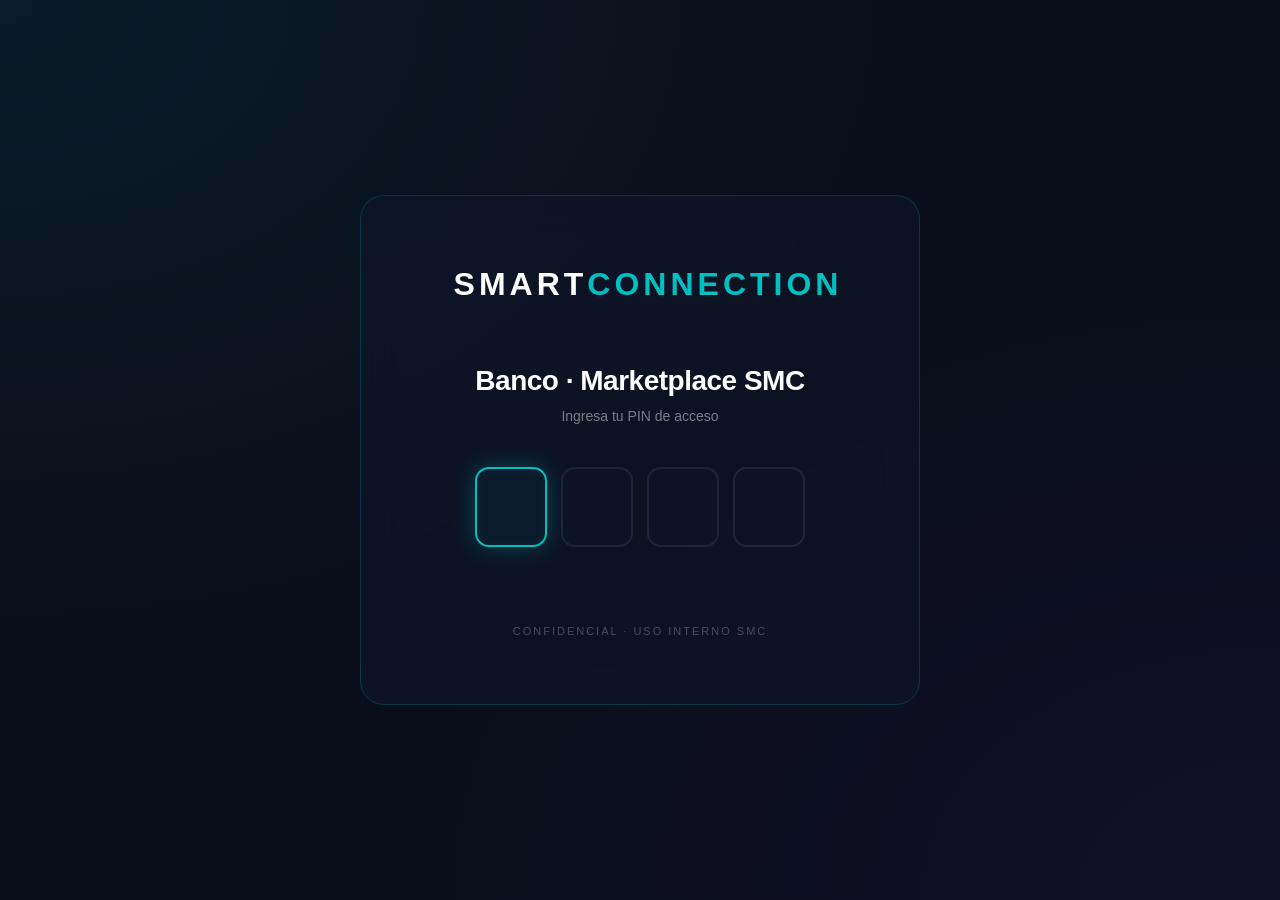
==== index.html @ 0495b5cf "feat: banco Antonella González v1.0 · postulación fondos públicos + centro estética · 13 docs en 4 b" ====
<!DOCTYPE html>
<html lang="es">
<head>
<meta charset="UTF-8">
<meta name="viewport" content="width=device-width, initial-scale=1.0">
<title>Banco Antonella González · Centro de Estética + Fondos Públicos</title>
<link rel="stylesheet" href="_styles.css">
<style>
  :root {
    --rose: #E8A5B8;
    --rose-deep: #C2728F;
    --rose-soft: #F9E5EC;
    --cream: #FAF3E7;
    --navy: #1B2F4E;
    --gold: #C49A3A;
    --sage: #6B9B7A;
    --coral: #D04A3A;
  }
  * { box-sizing: border-box; margin: 0; padding: 0; }
  body { font-family: -apple-system,BlinkMacSystemFont,'SF Pro Display','Helvetica Neue',sans-serif; background: var(--cream); color: var(--smc-text, #1d1d1f); -webkit-font-smoothing: antialiased; line-height: 1.5; }

  /* HERO */
  .hero {
    position: relative;
    padding: 100px 24px 80px;
    background:
      radial-gradient(ellipse at 15% 20%, rgba(232,165,184,.35), transparent 50%),
      radial-gradient(ellipse at 85% 30%, rgba(196,154,58,.18), transparent 55%),
      radial-gradient(ellipse at 50% 90%, rgba(107,155,122,.15), transparent 60%),
      linear-gradient(180deg, #fff 0%, var(--cream) 100%);
    overflow: hidden;
    text-align: center;
  }
  .hero::after {
    content: '';
    position: absolute;
    inset: 0;
    background-image: url("data:image/svg+xml,%3Csvg viewBox='0 0 200 200' xmlns='http://www.w3.org/2000/svg'%3E%3Cfilter id='n'%3E%3CfeTurbulence type='fractalNoise' baseFrequency='.85' numOctaves='2'/%3E%3C/filter%3E%3Crect width='100%25' height='100%25' filter='url(%23n)' opacity='.6'/%3E%3C/svg%3E");
    opacity: .04;
    pointer-events: none;
  }
  .hero-eyebrow {
    display: inline-block;
    font-size: 11px;
    font-weight: 800;
    letter-spacing: .22em;
    text-transform: uppercase;
    color: var(--rose-deep);
    margin-bottom: 18px;
    padding: 6px 16px;
    background: rgba(232,165,184,.15);
    border: 1px solid rgba(194,114,143,.25);
    border-radius: 99px;
    position: relative;
    z-index: 1;
  }
  .hero-eyebrow::before { content: '✦'; margin-right: 8px; color: var(--gold); }
  .hero h1 {
    font-size: clamp(40px, 8vw, 84px);
    font-weight: 800;
    line-height: .96;
    letter-spacing: -.04em;
    color: var(--navy);
    max-width: 960px;
    margin: 0 auto 24px;
    position: relative;
    z-index: 1;
  }
  .hero h1 em { color: var(--rose-deep); font-style: normal; }
  .hero h1 strong { color: var(--gold); font-weight: 800; }
  .hero p {
    font-size: 17px;
    color: #6e6e73;
    max-width: 680px;
    margin: 0 auto 36px;
    line-height: 1.65;
    position: relative;
    z-index: 1;
  }
  .hero-meta {
    display: inline-flex;
    gap: 24px;
    padding: 14px 28px;
    background: rgba(255,255,255,.85);
    backdrop-filter: blur(10px);
    border-radius: 99px;
    font-size: 12px;
    letter-spacing: .04em;
    border: 1px solid rgba(0,0,0,.06);
    box-shadow: 0 6px 24px rgba(0,0,0,.06);
    position: relative;
    z-index: 1;
    flex-wrap: wrap;
    justify-content: center;
  }
  .hero-meta strong { color: var(--navy); font-weight: 800; }
  .hero-meta span { color: #6e6e73; }

  /* KPI */
  .kpis {
    max-width: 1080px;
    margin: -32px auto 0;
    padding: 0 24px;
    display: grid;
    grid-template-columns: repeat(auto-fit, minmax(180px, 1fr));
    gap: 14px;
    position: relative;
    z-index: 10;
  }
  .kpi {
    background: #fff;
    border-radius: 16px;
    padding: 20px 22px;
    box-shadow: 0 6px 28px rgba(0,0,0,.06);
    border: 1px solid rgba(0,0,0,.04);
    transition: all .3s ease;
  }
  .kpi:hover { transform: translateY(-3px); box-shadow: 0 12px 36px rgba(0,0,0,.10); }
  .kpi .label { font: 700 10px var(--font); letter-spacing: .14em; color: #6e6e73; text-transform: uppercase; margin-bottom: 6px; display: block; }
  .kpi .num { font: 800 28px var(--font); color: var(--navy); letter-spacing: -.02em; line-height: 1; }
  .kpi .sub { font: 600 11.5px var(--font); color: #6e6e73; margin-top: 4px; display: block; }
  .kpi.accent .num { color: var(--rose-deep); }
  .kpi.gold .num { color: var(--gold); }
  .kpi.sage .num { color: var(--sage); }

  /* BLOCKS */
  .container { max-width: 1080px; margin: 0 auto; padding: 60px 24px; }
  .block-section { margin-bottom: 56px; }
  .block-header {
    display: flex;
    align-items: flex-end;
    justify-content: space-between;
    margin-bottom: 24px;
    padding-bottom: 14px;
    border-bottom: 1px solid rgba(0,0,0,.08);
    flex-wrap: wrap;
    gap: 14px;
  }
  .block-tag { font: 700 11px var(--font); letter-spacing: .14em; color: var(--rose-deep); text-transform: uppercase; }
  .block-title { font: 800 28px var(--font); color: var(--navy); letter-spacing: -.02em; margin-top: 4px; }
  .block-count { font: 700 11px var(--font); letter-spacing: .1em; color: #6e6e73; text-transform: uppercase; padding: 6px 14px; background: rgba(255,255,255,.6); border-radius: 99px; }

  /* DOC CARDS */
  .docs-grid { display: grid; grid-template-columns: repeat(auto-fill, minmax(260px, 1fr)); gap: 16px; }
  .doc-card {
    background: #fff;
    border: 1px solid rgba(0,0,0,.06);
    border-radius: 14px;
    padding: 22px;
    text-decoration: none;
    color: inherit;
    display: flex;
    flex-direction: column;
    gap: 10px;
    transition: all .25s cubic-bezier(.4,0,.2,1);
    position: relative;
    overflow: hidden;
  }
  .doc-card::before {
    content: '';
    position: absolute;
    top: 0; left: 0;
    width: 100%; height: 3px;
    background: var(--gold);
    transform: scaleX(0);
    transform-origin: left;
    transition: transform .3s ease;
  }
  .doc-card:hover { transform: translateY(-4px); box-shadow: 0 16px 40px rgba(0,0,0,.10); border-color: var(--gold); }
  .doc-card:hover::before { transform: scaleX(1); }
  .doc-card.b-context::before { background: var(--rose-deep); }
  .doc-card.b-context:hover { border-color: var(--rose-deep); box-shadow: 0 16px 40px rgba(194,114,143,.20); }
  .doc-card.b-model::before { background: var(--sage); }
  .doc-card.b-model:hover { border-color: var(--sage); }
  .doc-card.b-budget::before { background: var(--gold); }
  .doc-card.b-budget:hover { border-color: var(--gold); }
  .doc-card.b-plan::before { background: var(--navy); }
  .doc-card.b-plan:hover { border-color: var(--navy); }

  .doc-num { font: 700 10px 'JetBrains Mono', monospace; color: var(--rose-deep); letter-spacing: .12em; }
  .doc-title { font: 800 17px var(--font); color: var(--navy); letter-spacing: -.012em; line-height: 1.25; }
  .doc-desc { font: 400 12.5px var(--font); color: #6e6e73; line-height: 1.55; flex: 1; }
  .doc-meta { display: flex; gap: 6px; flex-wrap: wrap; margin-top: 4px; }
  .badge {
    font: 700 9px var(--font);
    letter-spacing: .12em;
    text-transform: uppercase;
    padding: 4px 9px;
    border-radius: 99px;
  }
  .badge-active { background: #d4ebe0; color: #2f7a3f; }
  .badge-pending { background: #fff4d6; color: #7a5a18; }
  .badge-decision { background: #ffe8e5; color: #a02a1a; }
  .badge-editable { background: rgba(196,154,58,.15); color: var(--gold); }

  /* FOOTER */
  .footer {
    margin-top: 60px;
    padding: 40px 24px 32px;
    text-align: center;
    background: var(--navy);
    color: rgba(255,255,255,.6);
    font-size: 12px;
  }
  .footer strong { color: var(--gold); font-weight: 700; }
  .footer a { color: rgba(255,255,255,.8); text-decoration: none; border-bottom: 1px solid rgba(255,255,255,.2); }
  .footer a:hover { color: var(--rose); }

  /* Highlight card simulador */
  .doc-card.featured {
    background: linear-gradient(135deg, rgba(232,165,184,.10), rgba(196,154,58,.06));
    border-color: rgba(196,154,58,.35);
  }
  .doc-card.featured::before { background: linear-gradient(90deg, var(--rose-deep), var(--gold)); }

  @media (max-width: 640px) {
    .hero { padding: 70px 16px 60px; }
    .container { padding: 40px 16px; }
    .block-title { font-size: 22px; }
  }
</style>
</head>
<body>

<section class="hero">
  <div class="hero-eyebrow">Banco de Documentos · v1.0</div>
  <h1>Banco <em>Antonella</em><br><strong>Centro Estética</strong> · Fondos Públicos</h1>
  <p>13 documentos editables que cubren la decisión DS19 vs Capital Abeja · el modelo de negocio en formato Sercotec · los cuadros presupuestarios · el simulador interactivo · el roadmap 30 días y el checklist de documentación.</p>
  <div class="hero-meta">
    <span><strong>Postulante</strong> · Antonella González</span>
    <span><strong>Asesor</strong> · Smart Connection</span>
    <span><strong>Mentora</strong> · Centro Estética Rommina</span>
    <span><strong>Generado</strong> · 2026-05-26</span>
  </div>
</section>

<div class="kpis">
  <div class="kpi accent">
    <span class="label">Subsidio Sercotec</span>
    <div class="num">$3.5 M</div>
    <span class="sub">No reembolsable</span>
  </div>
  <div class="kpi gold">
    <span class="label">Stack potencial Año 2</span>
    <div class="num">$20 M</div>
    <span class="sub">5 fondos combinados</span>
  </div>
  <div class="kpi sage">
    <span class="label">Facturación mes 6</span>
    <div class="num">$5.6 M</div>
    <span class="sub">Régimen estable</span>
  </div>
  <div class="kpi">
    <span class="label">Mujeres empleadas</span>
    <div class="num">2</div>
    <span class="sub">Anto + esteticista jr</span>
  </div>
</div>

<div class="container">

  <!-- BLOQUE 01 -->
  <div class="block-section">
    <div class="block-header">
      <div>
        <div class="block-tag">📦 Bloque 01</div>
        <h3 class="block-title">Contexto y decisiones</h3>
      </div>
      <div class="block-count">3 / 3 listos</div>
    </div>
    <div class="docs-grid">
      <a class="doc-card b-context" href="01-vision.html">
        <div class="doc-num">01 / 13</div>
        <div class="doc-title">Visión · Antonella + Centro Estética</div>
        <div class="doc-desc">Quién es Anto, qué quiere construir, por qué los fondos públicos son la palanca correcta.</div>
        <div class="doc-meta"><span class="badge badge-active">Activo</span><span class="badge badge-editable">4 págs</span></div>
      </a>
      <a class="doc-card b-context" href="02-tension-ds19.html">
        <div class="doc-num">02 / 13</div>
        <div class="doc-title">Tensión DS19 · 3 estrategias</div>
        <div class="doc-desc">DS19 vs Capital Abeja · matriz riesgo × payoff · cuál ruta tomar.</div>
        <div class="doc-meta"><span class="badge badge-decision">Decisión</span><span class="badge badge-editable">5 págs</span></div>
      </a>
      <a class="doc-card b-context" href="03-mapa-fondos.html">
        <div class="doc-num">03 / 13</div>
        <div class="doc-title">Mapa fondos compatibles</div>
        <div class="doc-desc">8 fondos públicos chilenos · heatmap monto × urgencia × compatibilidad DS19.</div>
        <div class="doc-meta"><span class="badge badge-active">Activo</span><span class="badge badge-editable">6 págs</span></div>
      </a>
    </div>
  </div>

  <!-- BLOQUE 02 -->
  <div class="block-section">
    <div class="block-header">
      <div>
        <div class="block-tag">📦 Bloque 02</div>
        <h3 class="block-title">Modelo de negocio · formato Sercotec</h3>
      </div>
      <div class="block-count">5 / 5 listos</div>
    </div>
    <div class="docs-grid">
      <a class="doc-card b-model" href="04-clientes.html">
        <div class="doc-num">04 / 13</div>
        <div class="doc-title">Clientes · 3 perfiles</div>
        <div class="doc-desc">Vecina barrio · joven profesional · novia/eventos · jobs to be done.</div>
        <div class="doc-meta"><span class="badge badge-pending">Validar</span><span class="badge badge-editable">4 págs</span></div>
      </a>
      <a class="doc-card b-model" href="05-oferta.html">
        <div class="doc-num">05 / 13</div>
        <div class="doc-title">Oferta · servicios + tienda</div>
        <div class="doc-desc">14 servicios cabina · 6 productos reventa · agenda online + value-prop canvas.</div>
        <div class="doc-meta"><span class="badge badge-pending">Precios sugeridos</span><span class="badge badge-editable">5 págs</span></div>
      </a>
      <a class="doc-card b-model" href="06-operacion.html">
        <div class="doc-num">06 / 13</div>
        <div class="doc-title">Operación · canales + recursos</div>
        <div class="doc-desc">Flujo diario · 3 canales adquisición · 4 recursos clave · 3 acciones semanales.</div>
        <div class="doc-meta"><span class="badge badge-active">Activo</span><span class="badge badge-editable">5 págs</span></div>
      </a>
      <a class="doc-card b-model" href="07-costos-alianzas.html">
        <div class="doc-num">07 / 13</div>
        <div class="doc-title">Costos + alianzas</div>
        <div class="doc-desc">Costos fijos $1.49 M + variables 28 % · 3 alianzas estratégicas (Rommina · SMC · escuela).</div>
        <div class="doc-meta"><span class="badge badge-active">Activo</span><span class="badge badge-editable">5 págs</span></div>
      </a>
      <a class="doc-card b-model" href="08-sustentabilidad.html">
        <div class="doc-num">08 / 13</div>
        <div class="doc-title">Sustentabilidad e impacto</div>
        <div class="doc-desc">6 ejes · empleo femenino · cero plástico desechable · 12 talleres gratuitos al año.</div>
        <div class="doc-meta"><span class="badge badge-active">Activo</span><span class="badge badge-editable">3 págs</span></div>
      </a>
    </div>
  </div>

  <!-- BLOQUE 03 -->
  <div class="block-section">
    <div class="block-header">
      <div>
        <div class="block-tag">📦 Bloque 03</div>
        <h3 class="block-title">Postulación Sercotec · editable</h3>
      </div>
      <div class="block-count">3 / 3 listos</div>
    </div>
    <div class="docs-grid">
      <a class="doc-card b-budget" href="09-cuadro-age.html">
        <div class="doc-num">09 / 13</div>
        <div class="doc-title">Cuadro AGE · $500 K subsidio</div>
        <div class="doc-desc">Asesoría · capacitación · marketing · formato oficial Sercotec.</div>
        <div class="doc-meta"><span class="badge badge-pending">Cotizaciones</span><span class="badge badge-editable">4 págs</span></div>
      </a>
      <a class="doc-card b-budget" href="10-cuadro-inversiones.html">
        <div class="doc-num">10 / 13</div>
        <div class="doc-title">Cuadro Inversiones · $3 M subsidio</div>
        <div class="doc-desc">Activos fijos · intangibles · habilitación · capital trabajo. Cofinanciamiento $90 K.</div>
        <div class="doc-meta"><span class="badge badge-pending">Cotizaciones</span><span class="badge badge-editable">6 págs</span></div>
      </a>
      <a class="doc-card b-budget featured" href="11-simulador.html">
        <div class="doc-num">11 / 13</div>
        <div class="doc-title">⭐ Simulador interactivo · estilo LEMPAR</div>
        <div class="doc-desc">Mové precios y montos en vivo · 4 paneles editables · proyección 12 meses + gráfico.</div>
        <div class="doc-meta"><span class="badge badge-editable">EDITABLE</span><span class="badge badge-active">Live</span></div>
      </a>
    </div>
  </div>

  <!-- BLOQUE 04 -->
  <div class="block-section">
    <div class="block-header">
      <div>
        <div class="block-tag">📦 Bloque 04</div>
        <h3 class="block-title">Plan y ejecución</h3>
      </div>
      <div class="block-count">2 / 2 listos</div>
    </div>
    <div class="docs-grid">
      <a class="doc-card b-plan" href="12-roadmap.html">
        <div class="doc-num">12 / 13</div>
        <div class="doc-title">Roadmap 30 días</div>
        <div class="doc-desc">Cronograma semana a semana · postulación + capacitación SENCE + setup digital.</div>
        <div class="doc-meta"><span class="badge badge-active">Activo</span><span class="badge badge-editable">5 págs</span></div>
      </a>
      <a class="doc-card b-plan" href="13-checklist.html">
        <div class="doc-num">13 / 13</div>
        <div class="doc-title">Checklist documentación</div>
        <div class="doc-desc">~20 documentos · 8 bloques · cronograma de captura · pro-tips Sercotec.</div>
        <div class="doc-meta"><span class="badge badge-pending">A reunir</span><span class="badge badge-editable">5 págs</span></div>
      </a>
    </div>
  </div>

</div>

<footer class="footer">
  <p><strong>Banco Antonella González</strong> · armado con SMC Diagram Kit v1.0 · generado <strong>2026-05-26</strong></p>
  <p style="margin-top: 8px;">Smart Connection SpA · <a href="https://smconnection.cl">smconnection.cl</a> · soporte digital · ecommerce · banco de diseño</p>
</footer>

<script src="auth.js"></script>
<script src="nav.js"></script>
</body>
</html>
---- _styles.css ----
/* ===========================================================
   Marketplace SMC · Blueprint · Estilos empresariales
   Branded SMC · print-ready · standalone
   =========================================================== */

:root {
  --smc-primary: #00C1C1;
  --smc-primary-dark: #008C8C;
  --smc-purple: #7C3AED;
  --smc-success: #22C55E;
  --smc-warning: #F59E0B;
  --smc-danger: #EF4444;
  --smc-info: #3B82F6;
  --smc-orange: #FB923C;
  --smc-pink: #F472B6;

  --ink-900: #0F172A;
  --ink-700: #334155;
  --ink-500: #64748B;
  --ink-400: #94A3B8;
  --ink-300: #CBD5E1;
  --ink-200: #E2E8F0;
  --ink-100: #F1F5F9;
  --ink-50:  #F8FAFC;
  --bg-cream: #FAFAF7;
}

* { box-sizing: border-box; }

html { scroll-behavior: smooth; }

body {
  margin: 0;
  font-family: 'Inter', -apple-system, BlinkMacSystemFont, 'Segoe UI', sans-serif;
  background: var(--bg-cream);
  color: var(--ink-900);
  line-height: 1.6;
  font-size: 15px;
}

/* ===== Layout ===== */
.doc {
  max-width: 920px;
  margin: 0 auto;
  background: white;
  box-shadow: 0 4px 24px rgba(0,0,0,0.06);
}

.page {
  padding: 64px 72px;
  border-bottom: 1px solid var(--ink-100);
  page-break-after: always;
}
.page:last-child { border-bottom: none; }

/* ===== Portada ===== */
.cover {
  min-height: 100vh;
  display: flex;
  flex-direction: column;
  justify-content: space-between;
  background: linear-gradient(135deg, #0F172A 0%, #1E293B 50%, #0F766E 100%);
  color: white;
  padding: 80px;
  position: relative;
  overflow: hidden;
}
.cover::before {
  content: '';
  position: absolute;
  top: -50%;
  right: -20%;
  width: 80%;
  height: 200%;
  background: radial-gradient(circle, rgba(0,193,193,0.15) 0%, transparent 60%);
  pointer-events: none;
}
.cover-header {
  display: flex;
  justify-content: space-between;
  align-items: center;
  font-size: 11px;
  letter-spacing: 2px;
  text-transform: uppercase;
  color: rgba(255,255,255,0.6);
  position: relative;
  z-index: 2;
}
.cover-brand {
  display: flex;
  align-items: center;
  gap: 12px;
  font-weight: 700;
  color: var(--smc-primary);
}
.cover-brand::before {
  content: '◆';
  font-size: 18px;
}
.cover-center {
  position: relative;
  z-index: 2;
}
.cover-doc-num {
  font-size: 12px;
  letter-spacing: 6px;
  color: var(--smc-primary);
  margin-bottom: 20px;
  font-weight: 600;
  text-transform: uppercase;
}
.cover-title {
  font-size: 72px;
  font-weight: 800;
  line-height: 1;
  margin: 0 0 16px;
  color: white;
  letter-spacing: -2px;
}
.cover-subtitle {
  font-size: 22px;
  font-weight: 300;
  color: rgba(255,255,255,0.85);
  margin-bottom: 48px;
  max-width: 600px;
}
.cover-meta {
  display: grid;
  grid-template-columns: repeat(4, 1fr);
  gap: 24px;
  padding-top: 32px;
  border-top: 1px solid rgba(255,255,255,0.15);
}
.cover-meta-item {
  font-size: 12px;
}
.cover-meta-label {
  color: rgba(255,255,255,0.5);
  text-transform: uppercase;
  letter-spacing: 1.5px;
  margin-bottom: 6px;
  font-size: 10px;
}
.cover-meta-value {
  color: white;
  font-weight: 600;
  font-size: 14px;
}
.cover-footer {
  position: relative;
  z-index: 2;
  display: flex;
  justify-content: space-between;
  align-items: end;
  font-size: 11px;
  color: rgba(255,255,255,0.5);
  letter-spacing: 1.5px;
  text-transform: uppercase;
}

/* ===== TOC ===== */
.toc-title {
  font-size: 11px;
  letter-spacing: 3px;
  text-transform: uppercase;
  color: var(--smc-primary);
  font-weight: 700;
  margin-bottom: 8px;
}
.toc h1 {
  font-size: 42px;
  margin: 0 0 48px;
  color: var(--ink-900);
}
.toc ol {
  list-style: none;
  padding: 0;
  margin: 0;
  counter-reset: toc;
}
.toc li {
  counter-increment: toc;
  display: flex;
  align-items: baseline;
  padding: 14px 0;
  border-bottom: 1px dashed var(--ink-200);
  gap: 16px;
}
.toc li::before {
  content: counter(toc, decimal-leading-zero);
  font-family: 'JetBrains Mono', 'SF Mono', Menlo, monospace;
  font-size: 13px;
  color: var(--smc-primary);
  font-weight: 700;
  min-width: 32px;
}
.toc li a {
  flex: 1;
  text-decoration: none;
  color: var(--ink-900);
  font-weight: 500;
  font-size: 16px;
}
.toc li a:hover { color: var(--smc-primary); }
.toc-pg {
  color: var(--ink-400);
  font-family: 'JetBrains Mono', 'SF Mono', Menlo, monospace;
  font-size: 12px;
}

/* ===== Headings ===== */
h1, h2, h3, h4 {
  color: var(--ink-900);
  line-height: 1.2;
  letter-spacing: -0.5px;
}
.page > h2:first-child { margin-top: 0; }

h2 {
  font-size: 32px;
  font-weight: 800;
  margin: 56px 0 24px;
  padding-bottom: 12px;
  border-bottom: 3px solid var(--smc-primary);
  display: flex;
  align-items: center;
  gap: 16px;
}
h2 .h2-num {
  font-family: 'JetBrains Mono', monospace;
  font-size: 16px;
  background: var(--smc-primary);
  color: white;
  padding: 4px 10px;
  border-radius: 6px;
  font-weight: 700;
}

h3 {
  font-size: 22px;
  font-weight: 700;
  margin: 40px 0 16px;
  color: var(--ink-900);
}
h3::before {
  content: '▸';
  color: var(--smc-primary);
  margin-right: 10px;
}

h4 {
  font-size: 16px;
  font-weight: 700;
  margin: 28px 0 12px;
  color: var(--smc-purple);
  text-transform: uppercase;
  letter-spacing: 1px;
}

p { margin: 12px 0 16px; color: var(--ink-700); }
strong { color: var(--ink-900); font-weight: 700; }

ul, ol { padding-left: 24px; margin: 16px 0; }
li { margin: 6px 0; color: var(--ink-700); }
li::marker { color: var(--smc-primary); }

a { color: var(--smc-primary); text-decoration: none; }
a:hover { text-decoration: underline; }

/* ===== Boxes destacados ===== */
.box {
  margin: 24px 0;
  padding: 20px 24px;
  border-radius: 12px;
  border-left: 4px solid;
  background: var(--ink-50);
}
.box-title {
  font-size: 11px;
  font-weight: 700;
  text-transform: uppercase;
  letter-spacing: 1.5px;
  margin-bottom: 10px;
  display: flex;
  align-items: center;
  gap: 8px;
}
.box-premise { border-color: var(--smc-primary); background: rgba(0,193,193,0.05); }
.box-premise .box-title { color: var(--smc-primary-dark); }

.box-decision { border-color: var(--smc-purple); background: rgba(124,58,237,0.05); }
.box-decision .box-title { color: var(--smc-purple); }

.box-anti { border-color: var(--smc-danger); background: rgba(239,68,68,0.05); }
.box-anti .box-title { color: var(--smc-danger); }

.box-info { border-color: var(--smc-info); background: rgba(59,130,246,0.05); }
.box-info .box-title { color: var(--smc-info); }

.box-warning { border-color: var(--smc-warning); background: rgba(245,158,11,0.07); }
.box-warning .box-title { color: var(--smc-warning); }

.box-success { border-color: var(--smc-success); background: rgba(34,197,94,0.05); }
.box-success .box-title { color: var(--smc-success); }

/* ===== Tablas ===== */
table {
  width: 100%;
  border-collapse: collapse;
  margin: 24px 0;
  background: white;
  border: 1px solid var(--ink-200);
  border-radius: 10px;
  overflow: hidden;
  font-size: 14px;
}
thead { background: var(--ink-900); }
thead th {
  color: white;
  text-align: left;
  padding: 14px 16px;
  font-weight: 600;
  font-size: 11px;
  text-transform: uppercase;
  letter-spacing: 1px;
}
tbody tr { border-top: 1px solid var(--ink-100); }
tbody tr:nth-child(even) { background: var(--ink-50); }
tbody td {
  padding: 12px 16px;
  vertical-align: top;
  color: var(--ink-700);
}
tbody td strong { color: var(--ink-900); }

/* ===== Badges ===== */
.badge {
  display: inline-block;
  padding: 3px 10px;
  border-radius: 100px;
  font-size: 11px;
  font-weight: 700;
  text-transform: uppercase;
  letter-spacing: 0.5px;
}
.badge-active { background: rgba(34,197,94,0.15); color: var(--smc-success); }
.badge-pending { background: rgba(245,158,11,0.15); color: var(--smc-warning); }
.badge-future { background: rgba(59,130,246,0.15); color: var(--smc-info); }
.badge-blocked { background: rgba(239,68,68,0.15); color: var(--smc-danger); }

/* ===== Quote ===== */
blockquote {
  margin: 28px 0;
  padding: 20px 28px;
  border-left: 4px solid var(--smc-primary);
  background: var(--ink-50);
  font-style: italic;
  color: var(--ink-700);
  font-size: 16px;
}

/* ===== Code blocks (procesos ASCII) ===== */
pre, .ascii {
  background: var(--ink-900);
  color: #94f0e0;
  padding: 20px 24px;
  border-radius: 10px;
  overflow-x: auto;
  font-family: 'JetBrains Mono', 'SF Mono', Menlo, monospace;
  font-size: 12px;
  line-height: 1.5;
  margin: 20px 0;
}
code:not(pre code) {
  background: var(--ink-100);
  color: var(--smc-purple);
  padding: 2px 8px;
  border-radius: 4px;
  font-family: 'JetBrains Mono', monospace;
  font-size: 0.88em;
  font-weight: 600;
}

/* ===== Infografía estilo timeline / flow ===== */
.flow-diagram {
  margin: 32px 0;
  padding: 32px;
  background: linear-gradient(135deg, var(--ink-50), white);
  border-radius: 16px;
  border: 1px solid var(--ink-200);
}
.flow-step {
  display: flex;
  align-items: center;
  gap: 16px;
  padding: 16px 20px;
  background: white;
  border-radius: 12px;
  margin-bottom: 12px;
  border-left: 4px solid var(--smc-primary);
  box-shadow: 0 2px 8px rgba(0,0,0,0.04);
}
.flow-step-num {
  width: 36px;
  height: 36px;
  border-radius: 50%;
  background: var(--smc-primary);
  color: white;
  display: flex;
  align-items: center;
  justify-content: center;
  font-weight: 700;
  flex-shrink: 0;
}
.flow-step-content { flex: 1; }
.flow-step-title { font-weight: 700; color: var(--ink-900); }
.flow-step-desc { font-size: 13px; color: var(--ink-500); margin-top: 4px; }

/* ===== KPI Cards ===== */
.kpi-grid {
  display: grid;
  grid-template-columns: repeat(auto-fill, minmax(200px, 1fr));
  gap: 16px;
  margin: 24px 0;
}
.kpi {
  padding: 20px;
  background: white;
  border: 1px solid var(--ink-200);
  border-radius: 12px;
  border-top: 4px solid var(--smc-primary);
}
.kpi-value {
  font-size: 28px;
  font-weight: 800;
  color: var(--ink-900);
}
.kpi-label {
  font-size: 11px;
  color: var(--ink-500);
  text-transform: uppercase;
  letter-spacing: 1px;
  margin-top: 6px;
}

/* ===== Footer cada página ===== */
.page-footer {
  margin-top: 48px;
  padding-top: 16px;
  border-top: 1px solid var(--ink-200);
  display: flex;
  justify-content: space-between;
  font-size: 10px;
  color: var(--ink-400);
  text-transform: uppercase;
  letter-spacing: 1.5px;
}

/* ===== Nav inter-documentos ===== */
.doc-nav {
  margin: 0;
  padding: 24px 32px;
  background: var(--ink-900);
  color: white;
  display: flex;
  justify-content: space-between;
  align-items: center;
  font-size: 13px;
}
.doc-nav a {
  color: var(--smc-primary);
  font-weight: 600;
  display: inline-flex;
  align-items: center;
  gap: 6px;
}
.doc-nav a:hover { color: white; }
.doc-nav .nav-center { color: rgba(255,255,255,0.6); font-size: 11px; letter-spacing: 2px; }

/* ===== Print / PDF ===== */
@media print {
  body { background: white; }
  .doc { box-shadow: none; max-width: 100%; }
  .page { padding: 32px 40px; page-break-after: always; }
  .cover { min-height: 100vh; page-break-after: always; }
  .doc-nav { display: none; }
  pre, .ascii { font-size: 10px; }
  h2, h3, h4 { page-break-after: avoid; }
  table, .box, .flow-diagram { page-break-inside: avoid; }
  a { color: var(--ink-900); text-decoration: none; }
}

/* ===== SVG diagramas ===== */
.svg-container {
  margin: 24px 0;
  padding: 24px;
  background: white;
  border: 1px solid var(--ink-200);
  border-radius: 12px;
  overflow-x: auto;
}
.svg-container svg { display: block; margin: 0 auto; max-width: 100%; height: auto; }
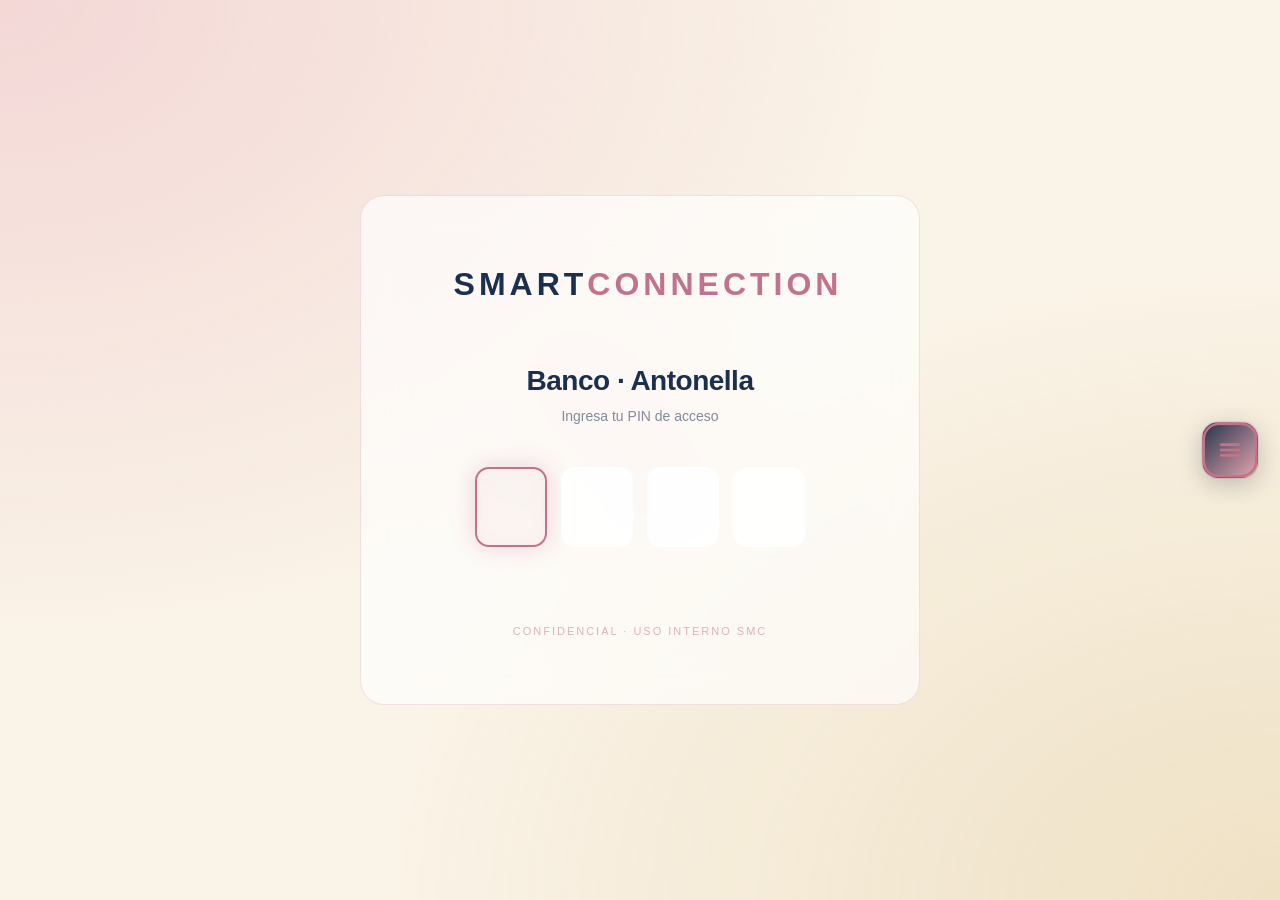
==== commit 50e71b68: "feat: paleta rosa cosmética + 15 efectos motion · Antonella signature · _styles.css full rebrand · n" ====
--- a/index.html
+++ b/index.html
@@ -5,6 +5,7 @@
 <meta name="viewport" content="width=device-width, initial-scale=1.0">
 <title>Banco Antonella González · Centro de Estética + Fondos Públicos</title>
 <link rel="stylesheet" href="_styles.css">
+<link rel="stylesheet" href="_motion.css">
 <style>
   :root {
     --rose: #E8A5B8;
@@ -398,5 +399,6 @@
 
 <script src="auth.js"></script>
 <script src="nav.js"></script>
+<script src="_motion.js"></script>
 </body>
 </html>
--- a/_styles.css
+++ b/_styles.css
@@ -1,66 +1,93 @@
 /* ===========================================================
-   Marketplace SMC · Blueprint · Estilos empresariales
-   Branded SMC · print-ready · standalone
+   Banco Antonella · Estilos cosmética rosa
+   Paleta: rose + navy + gold + cream
    =========================================================== */
 
 :root {
-  --smc-primary: #00C1C1;
-  --smc-primary-dark: #008C8C;
-  --smc-purple: #7C3AED;
-  --smc-success: #22C55E;
-  --smc-warning: #F59E0B;
-  --smc-danger: #EF4444;
-  --smc-info: #3B82F6;
-  --smc-orange: #FB923C;
-  --smc-pink: #F472B6;
-
-  --ink-900: #0F172A;
+  /* Paleta cosmética Antonella */
+  --rose-primary: #E8A5B8;
+  --rose-deep: #C2728F;
+  --rose-soft: #F9E5EC;
+  --rose-pale: #FDF4F7;
+  --coral-warm: #F4B5A4;
+  --peach-skin: #F5D5C0;
+  --cream: #FAF3E7;
+  --cream-deep: #F5EBD8;
+  --gold: #C49A3A;
+  --gold-soft: #D4B466;
+  --gold-pale: rgba(196,154,58,0.10);
+  --navy: #1B2F4E;
+  --navy-deep: #0F1F38;
+  --sage-mint: #B8D4C2;
+
+  /* Mapeo a tokens del kit */
+  --smc-primary: var(--rose-deep);
+  --smc-primary-dark: #A04F70;
+  --smc-purple: var(--rose-deep);
+  --smc-success: #6B9B7A;
+  --smc-warning: var(--gold);
+  --smc-danger: #D04A3A;
+  --smc-info: var(--rose-deep);
+  --smc-orange: var(--coral-warm);
+  --smc-pink: var(--rose-primary);
+
+  --ink-900: var(--navy);
   --ink-700: #334155;
-  --ink-500: #64748B;
+  --ink-500: #6e6e73;
   --ink-400: #94A3B8;
   --ink-300: #CBD5E1;
-  --ink-200: #E2E8F0;
-  --ink-100: #F1F5F9;
-  --ink-50:  #F8FAFC;
-  --bg-cream: #FAFAF7;
+  --ink-200: #E8DAE0;
+  --ink-100: #F5E8EE;
+  --ink-50:  #FDF6F9;
+  --bg-cream: var(--cream);
 }
 
 * { box-sizing: border-box; }
-
 html { scroll-behavior: smooth; }
 
 body {
   margin: 0;
-  font-family: 'Inter', -apple-system, BlinkMacSystemFont, 'Segoe UI', sans-serif;
-  background: var(--bg-cream);
-  color: var(--ink-900);
+  font-family: -apple-system, BlinkMacSystemFont, 'SF Pro Display', 'Inter', 'Segoe UI', sans-serif;
+  background:
+    radial-gradient(ellipse at 10% 0%, rgba(232,165,184,.18), transparent 50%),
+    radial-gradient(ellipse at 90% 100%, rgba(196,154,58,.10), transparent 55%),
+    linear-gradient(180deg, var(--rose-pale) 0%, var(--cream) 100%);
+  background-attachment: fixed;
+  color: var(--navy);
   line-height: 1.6;
   font-size: 15px;
-}
-
-/* ===== Layout ===== */
+  -webkit-font-smoothing: antialiased;
+}
+
+/* ===== Layout doc ===== */
 .doc {
   max-width: 920px;
   margin: 0 auto;
-  background: white;
-  box-shadow: 0 4px 24px rgba(0,0,0,0.06);
+  background: rgba(255, 252, 250, 0.85);
+  backdrop-filter: blur(12px);
+  box-shadow: 0 6px 32px rgba(194, 114, 143, 0.10), 0 2px 8px rgba(27, 47, 78, 0.05);
+  border-radius: 0;
 }
 
 .page {
   padding: 64px 72px;
-  border-bottom: 1px solid var(--ink-100);
+  border-bottom: 1px solid rgba(232, 165, 184, 0.20);
   page-break-after: always;
 }
 .page:last-child { border-bottom: none; }
 
-/* ===== Portada ===== */
+/* ===== Cover · portada de cada doc ===== */
 .cover {
   min-height: 100vh;
   display: flex;
   flex-direction: column;
   justify-content: space-between;
-  background: linear-gradient(135deg, #0F172A 0%, #1E293B 50%, #0F766E 100%);
-  color: white;
+  background:
+    radial-gradient(ellipse at 20% 30%, rgba(232,165,184,.55), transparent 55%),
+    radial-gradient(ellipse at 80% 70%, rgba(196,154,58,.30), transparent 55%),
+    radial-gradient(ellipse at 50% 100%, rgba(250, 213, 192, .45), transparent 60%),
+    linear-gradient(135deg, #FDF4F7 0%, var(--cream) 50%, var(--rose-soft) 100%);
+  color: var(--navy);
   padding: 80px;
   position: relative;
   overflow: hidden;
@@ -68,11 +95,9 @@
 .cover::before {
   content: '';
   position: absolute;
-  top: -50%;
-  right: -20%;
-  width: 80%;
-  height: 200%;
-  background: radial-gradient(circle, rgba(0,193,193,0.15) 0%, transparent 60%);
+  inset: 0;
+  background-image: url("data:image/svg+xml,%3Csvg viewBox='0 0 200 200' xmlns='http://www.w3.org/2000/svg'%3E%3Cfilter id='n'%3E%3CfeTurbulence type='fractalNoise' baseFrequency='.85' numOctaves='2'/%3E%3C/filter%3E%3Crect width='100%25' height='100%25' filter='url(%23n)' opacity='.6'/%3E%3C/svg%3E");
+  opacity: .035;
   pointer-events: none;
 }
 .cover-header {
@@ -82,7 +107,7 @@
   font-size: 11px;
   letter-spacing: 2px;
   text-transform: uppercase;
-  color: rgba(255,255,255,0.6);
+  color: rgba(27, 47, 78, 0.55);
   position: relative;
   z-index: 2;
 }
@@ -90,12 +115,13 @@
   display: flex;
   align-items: center;
   gap: 12px;
-  font-weight: 700;
-  color: var(--smc-primary);
+  font-weight: 800;
+  color: var(--rose-deep);
 }
 .cover-brand::before {
-  content: '◆';
-  font-size: 18px;
+  content: '✦';
+  font-size: 16px;
+  color: var(--gold);
 }
 .cover-center {
   position: relative;
@@ -104,9 +130,9 @@
 .cover-doc-num {
   font-size: 12px;
   letter-spacing: 6px;
-  color: var(--smc-primary);
+  color: var(--rose-deep);
   margin-bottom: 20px;
-  font-weight: 600;
+  font-weight: 700;
   text-transform: uppercase;
 }
 .cover-title {
@@ -114,36 +140,47 @@
   font-weight: 800;
   line-height: 1;
   margin: 0 0 16px;
-  color: white;
+  color: var(--navy);
   letter-spacing: -2px;
+  /* Motion #1 · shimmer rosa-coral en hover del title */
+}
+.cover-title:hover {
+  background: linear-gradient(110deg, var(--navy) 30%, var(--rose-deep) 50%, var(--navy) 70%);
+  background-size: 200% 100%;
+  -webkit-background-clip: text;
+  background-clip: text;
+  color: transparent;
+  animation: shimmer-rose 3.5s linear infinite;
 }
 .cover-subtitle {
   font-size: 22px;
-  font-weight: 300;
-  color: rgba(255,255,255,0.85);
+  font-weight: 400;
+  color: rgba(27, 47, 78, 0.70);
   margin-bottom: 48px;
   max-width: 600px;
+  line-height: 1.4;
 }
 .cover-meta {
   display: grid;
   grid-template-columns: repeat(4, 1fr);
   gap: 24px;
   padding-top: 32px;
-  border-top: 1px solid rgba(255,255,255,0.15);
+  border-top: 1px solid rgba(194, 114, 143, 0.30);
 }
 .cover-meta-item {
   font-size: 12px;
 }
 .cover-meta-label {
-  color: rgba(255,255,255,0.5);
+  color: var(--rose-deep);
   text-transform: uppercase;
   letter-spacing: 1.5px;
   margin-bottom: 6px;
   font-size: 10px;
+  font-weight: 700;
 }
 .cover-meta-value {
-  color: white;
-  font-weight: 600;
+  color: var(--navy);
+  font-weight: 700;
   font-size: 14px;
 }
 .cover-footer {
@@ -153,7 +190,7 @@
   justify-content: space-between;
   align-items: end;
   font-size: 11px;
-  color: rgba(255,255,255,0.5);
+  color: rgba(27, 47, 78, 0.50);
   letter-spacing: 1.5px;
   text-transform: uppercase;
 }
@@ -163,21 +200,16 @@
   font-size: 11px;
   letter-spacing: 3px;
   text-transform: uppercase;
-  color: var(--smc-primary);
+  color: var(--rose-deep);
   font-weight: 700;
   margin-bottom: 8px;
 }
 .toc h1 {
   font-size: 42px;
   margin: 0 0 48px;
-  color: var(--ink-900);
-}
-.toc ol {
-  list-style: none;
-  padding: 0;
-  margin: 0;
-  counter-reset: toc;
-}
+  color: var(--navy);
+}
+.toc ol { list-style: none; padding: 0; margin: 0; counter-reset: toc; }
 .toc li {
   counter-increment: toc;
   display: flex;
@@ -190,27 +222,27 @@
   content: counter(toc, decimal-leading-zero);
   font-family: 'JetBrains Mono', 'SF Mono', Menlo, monospace;
   font-size: 13px;
-  color: var(--smc-primary);
+  color: var(--rose-deep);
   font-weight: 700;
   min-width: 32px;
 }
 .toc li a {
   flex: 1;
   text-decoration: none;
-  color: var(--ink-900);
+  color: var(--navy);
   font-weight: 500;
   font-size: 16px;
 }
-.toc li a:hover { color: var(--smc-primary); }
+.toc li a:hover { color: var(--rose-deep); }
 .toc-pg {
   color: var(--ink-400);
-  font-family: 'JetBrains Mono', 'SF Mono', Menlo, monospace;
+  font-family: 'JetBrains Mono', monospace;
   font-size: 12px;
 }
 
 /* ===== Headings ===== */
 h1, h2, h3, h4 {
-  color: var(--ink-900);
+  color: var(--navy);
   line-height: 1.2;
   letter-spacing: -0.5px;
 }
@@ -221,15 +253,26 @@
   font-weight: 800;
   margin: 56px 0 24px;
   padding-bottom: 12px;
-  border-bottom: 3px solid var(--smc-primary);
+  border-bottom: 3px solid var(--rose-deep);
   display: flex;
   align-items: center;
   gap: 16px;
+  position: relative;
+}
+h2::after {
+  content: '';
+  position: absolute;
+  bottom: -3px;
+  left: 0;
+  width: 60px;
+  height: 3px;
+  background: var(--gold);
+  border-radius: 99px;
 }
 h2 .h2-num {
   font-family: 'JetBrains Mono', monospace;
   font-size: 16px;
-  background: var(--smc-primary);
+  background: linear-gradient(135deg, var(--rose-deep), var(--rose-primary));
   color: white;
   padding: 4px 10px;
   border-radius: 6px;
@@ -240,44 +283,55 @@
   font-size: 22px;
   font-weight: 700;
   margin: 40px 0 16px;
-  color: var(--ink-900);
+  color: var(--navy);
 }
 h3::before {
-  content: '▸';
-  color: var(--smc-primary);
+  content: '✦';
+  color: var(--rose-deep);
   margin-right: 10px;
 }
 
 h4 {
-  font-size: 16px;
+  font-size: 14px;
   font-weight: 700;
   margin: 28px 0 12px;
-  color: var(--smc-purple);
-  text-transform: uppercase;
-  letter-spacing: 1px;
-}
-
-p { margin: 12px 0 16px; color: var(--ink-700); }
-strong { color: var(--ink-900); font-weight: 700; }
+  color: var(--rose-deep);
+  text-transform: uppercase;
+  letter-spacing: 1.5px;
+}
+
+p { margin: 12px 0 16px; color: #4a4a52; }
+strong { color: var(--navy); font-weight: 700; }
 
 ul, ol { padding-left: 24px; margin: 16px 0; }
-li { margin: 6px 0; color: var(--ink-700); }
-li::marker { color: var(--smc-primary); }
-
-a { color: var(--smc-primary); text-decoration: none; }
-a:hover { text-decoration: underline; }
+li { margin: 6px 0; color: #4a4a52; }
+li::marker { color: var(--rose-deep); }
+
+a { color: var(--rose-deep); text-decoration: none; transition: color .2s; }
+a:hover { color: var(--gold); }
 
 /* ===== Boxes destacados ===== */
 .box {
   margin: 24px 0;
   padding: 20px 24px;
-  border-radius: 12px;
+  border-radius: 14px;
   border-left: 4px solid;
-  background: var(--ink-50);
+  background: rgba(255,255,255,0.6);
+  backdrop-filter: blur(8px);
+  position: relative;
+  overflow: hidden;
+}
+.box::before {
+  content: '';
+  position: absolute;
+  top: 0; right: 0;
+  width: 80px; height: 80px;
+  background: radial-gradient(circle at top right, rgba(232,165,184,.10), transparent 70%);
+  pointer-events: none;
 }
 .box-title {
   font-size: 11px;
-  font-weight: 700;
+  font-weight: 800;
   text-transform: uppercase;
   letter-spacing: 1.5px;
   margin-bottom: 10px;
@@ -285,23 +339,23 @@
   align-items: center;
   gap: 8px;
 }
-.box-premise { border-color: var(--smc-primary); background: rgba(0,193,193,0.05); }
-.box-premise .box-title { color: var(--smc-primary-dark); }
-
-.box-decision { border-color: var(--smc-purple); background: rgba(124,58,237,0.05); }
-.box-decision .box-title { color: var(--smc-purple); }
-
-.box-anti { border-color: var(--smc-danger); background: rgba(239,68,68,0.05); }
+.box-premise { border-color: var(--rose-deep); background: rgba(232, 165, 184, 0.10); }
+.box-premise .box-title { color: var(--rose-deep); }
+
+.box-decision { border-color: var(--gold); background: rgba(196, 154, 58, 0.10); }
+.box-decision .box-title { color: var(--gold); }
+
+.box-anti { border-color: var(--smc-danger); background: rgba(208, 74, 58, 0.07); }
 .box-anti .box-title { color: var(--smc-danger); }
 
-.box-info { border-color: var(--smc-info); background: rgba(59,130,246,0.05); }
-.box-info .box-title { color: var(--smc-info); }
-
-.box-warning { border-color: var(--smc-warning); background: rgba(245,158,11,0.07); }
-.box-warning .box-title { color: var(--smc-warning); }
-
-.box-success { border-color: var(--smc-success); background: rgba(34,197,94,0.05); }
-.box-success .box-title { color: var(--smc-success); }
+.box-info { border-color: var(--rose-primary); background: rgba(232, 165, 184, 0.10); }
+.box-info .box-title { color: var(--rose-deep); }
+
+.box-warning { border-color: var(--gold); background: rgba(245, 158, 11, 0.08); }
+.box-warning .box-title { color: #A0731A; }
+
+.box-success { border-color: #6B9B7A; background: rgba(184, 212, 194, 0.18); }
+.box-success .box-title { color: #4A7A5A; }
 
 /* ===== Tablas ===== */
 table {
@@ -309,29 +363,31 @@
   border-collapse: collapse;
   margin: 24px 0;
   background: white;
-  border: 1px solid var(--ink-200);
-  border-radius: 10px;
+  border: 1px solid rgba(232, 165, 184, 0.30);
+  border-radius: 12px;
   overflow: hidden;
   font-size: 14px;
-}
-thead { background: var(--ink-900); }
+  box-shadow: 0 2px 12px rgba(194, 114, 143, 0.06);
+}
+thead { background: linear-gradient(135deg, var(--navy), var(--navy-deep)); }
 thead th {
   color: white;
   text-align: left;
   padding: 14px 16px;
-  font-weight: 600;
+  font-weight: 700;
   font-size: 11px;
   text-transform: uppercase;
   letter-spacing: 1px;
 }
-tbody tr { border-top: 1px solid var(--ink-100); }
-tbody tr:nth-child(even) { background: var(--ink-50); }
+tbody tr { border-top: 1px solid rgba(232, 165, 184, 0.20); transition: background .2s; }
+tbody tr:nth-child(even) { background: rgba(253, 244, 247, 0.5); }
+tbody tr:hover { background: rgba(232, 165, 184, 0.12); }
 tbody td {
   padding: 12px 16px;
   vertical-align: top;
-  color: var(--ink-700);
-}
-tbody td strong { color: var(--ink-900); }
+  color: #4a4a52;
+}
+tbody td strong { color: var(--navy); }
 
 /* ===== Badges ===== */
 .badge {
@@ -343,28 +399,29 @@
   text-transform: uppercase;
   letter-spacing: 0.5px;
 }
-.badge-active { background: rgba(34,197,94,0.15); color: var(--smc-success); }
-.badge-pending { background: rgba(245,158,11,0.15); color: var(--smc-warning); }
-.badge-future { background: rgba(59,130,246,0.15); color: var(--smc-info); }
-.badge-blocked { background: rgba(239,68,68,0.15); color: var(--smc-danger); }
+.badge-active { background: rgba(107, 155, 122, 0.15); color: #4A7A5A; }
+.badge-pending { background: rgba(196, 154, 58, 0.18); color: var(--gold); }
+.badge-future { background: rgba(232, 165, 184, 0.20); color: var(--rose-deep); }
+.badge-blocked { background: rgba(208, 74, 58, 0.15); color: var(--smc-danger); }
 
 /* ===== Quote ===== */
 blockquote {
   margin: 28px 0;
   padding: 20px 28px;
-  border-left: 4px solid var(--smc-primary);
-  background: var(--ink-50);
+  border-left: 4px solid var(--rose-deep);
+  background: rgba(253, 244, 247, 0.7);
   font-style: italic;
-  color: var(--ink-700);
+  color: #4a4a52;
   font-size: 16px;
-}
-
-/* ===== Code blocks (procesos ASCII) ===== */
+  border-radius: 10px;
+}
+
+/* ===== Code blocks ===== */
 pre, .ascii {
-  background: var(--ink-900);
-  color: #94f0e0;
+  background: var(--navy-deep);
+  color: var(--rose-primary);
   padding: 20px 24px;
-  border-radius: 10px;
+  border-radius: 12px;
   overflow-x: auto;
   font-family: 'JetBrains Mono', 'SF Mono', Menlo, monospace;
   font-size: 12px;
@@ -372,8 +429,8 @@
   margin: 20px 0;
 }
 code:not(pre code) {
-  background: var(--ink-100);
-  color: var(--smc-purple);
+  background: var(--rose-soft);
+  color: var(--rose-deep);
   padding: 2px 8px;
   border-radius: 4px;
   font-family: 'JetBrains Mono', monospace;
@@ -381,13 +438,13 @@
   font-weight: 600;
 }
 
-/* ===== Infografía estilo timeline / flow ===== */
+/* ===== Flow / KPI ===== */
 .flow-diagram {
   margin: 32px 0;
   padding: 32px;
-  background: linear-gradient(135deg, var(--ink-50), white);
+  background: linear-gradient(135deg, var(--rose-pale), white);
   border-radius: 16px;
-  border: 1px solid var(--ink-200);
+  border: 1px solid rgba(232, 165, 184, 0.25);
 }
 .flow-step {
   display: flex;
@@ -397,14 +454,13 @@
   background: white;
   border-radius: 12px;
   margin-bottom: 12px;
-  border-left: 4px solid var(--smc-primary);
-  box-shadow: 0 2px 8px rgba(0,0,0,0.04);
+  border-left: 4px solid var(--rose-deep);
+  box-shadow: 0 2px 8px rgba(194, 114, 143, 0.08);
 }
 .flow-step-num {
-  width: 36px;
-  height: 36px;
+  width: 36px; height: 36px;
   border-radius: 50%;
-  background: var(--smc-primary);
+  background: linear-gradient(135deg, var(--rose-deep), var(--rose-primary));
   color: white;
   display: flex;
   align-items: center;
@@ -413,10 +469,9 @@
   flex-shrink: 0;
 }
 .flow-step-content { flex: 1; }
-.flow-step-title { font-weight: 700; color: var(--ink-900); }
+.flow-step-title { font-weight: 700; color: var(--navy); }
 .flow-step-desc { font-size: 13px; color: var(--ink-500); margin-top: 4px; }
 
-/* ===== KPI Cards ===== */
 .kpi-grid {
   display: grid;
   grid-template-columns: repeat(auto-fill, minmax(200px, 1fr));
@@ -426,14 +481,14 @@
 .kpi {
   padding: 20px;
   background: white;
-  border: 1px solid var(--ink-200);
-  border-radius: 12px;
-  border-top: 4px solid var(--smc-primary);
+  border: 1px solid rgba(232, 165, 184, 0.25);
+  border-radius: 14px;
+  border-top: 4px solid var(--rose-deep);
 }
 .kpi-value {
   font-size: 28px;
   font-weight: 800;
-  color: var(--ink-900);
+  color: var(--navy);
 }
 .kpi-label {
   font-size: 11px;
@@ -443,11 +498,11 @@
   margin-top: 6px;
 }
 
-/* ===== Footer cada página ===== */
+/* ===== Page footer ===== */
 .page-footer {
   margin-top: 48px;
   padding-top: 16px;
-  border-top: 1px solid var(--ink-200);
+  border-top: 1px solid rgba(232, 165, 184, 0.30);
   display: flex;
   justify-content: space-between;
   font-size: 10px;
@@ -456,11 +511,11 @@
   letter-spacing: 1.5px;
 }
 
-/* ===== Nav inter-documentos ===== */
+/* ===== Doc nav inferior ===== */
 .doc-nav {
   margin: 0;
   padding: 24px 32px;
-  background: var(--ink-900);
+  background: linear-gradient(135deg, var(--navy), var(--navy-deep));
   color: white;
   display: flex;
   justify-content: space-between;
@@ -468,13 +523,14 @@
   font-size: 13px;
 }
 .doc-nav a {
-  color: var(--smc-primary);
-  font-weight: 600;
+  color: var(--rose-primary);
+  font-weight: 700;
   display: inline-flex;
   align-items: center;
   gap: 6px;
-}
-.doc-nav a:hover { color: white; }
+  transition: color .25s;
+}
+.doc-nav a:hover { color: var(--gold); }
 .doc-nav .nav-center { color: rgba(255,255,255,0.6); font-size: 11px; letter-spacing: 2px; }
 
 /* ===== Print / PDF ===== */
@@ -487,7 +543,7 @@
   pre, .ascii { font-size: 10px; }
   h2, h3, h4 { page-break-after: avoid; }
   table, .box, .flow-diagram { page-break-inside: avoid; }
-  a { color: var(--ink-900); text-decoration: none; }
+  a { color: var(--navy); text-decoration: none; }
 }
 
 /* ===== SVG diagramas ===== */
@@ -495,8 +551,14 @@
   margin: 24px 0;
   padding: 24px;
   background: white;
-  border: 1px solid var(--ink-200);
-  border-radius: 12px;
+  border: 1px solid rgba(232, 165, 184, 0.25);
+  border-radius: 14px;
   overflow-x: auto;
 }
 .svg-container svg { display: block; margin: 0 auto; max-width: 100%; height: auto; }
+
+/* ===== Shimmer keyframe (motion #1) ===== */
+@keyframes shimmer-rose {
+  0% { background-position: 200% 0; }
+  100% { background-position: -200% 0; }
+}
--- a/_motion.css
+++ b/_motion.css
@@ -0,0 +1,284 @@
+/* ============================================================
+   Banco Antonella · Motion Signature · 15 efectos cosmética rosa
+   Mobile-first · respeta prefers-reduced-motion
+   ============================================================ */
+
+/* ─── 1 · GRADIENT SHIMMER ROSA-CORAL en hero title ─── */
+.hero h1 {
+  background: linear-gradient(110deg, var(--navy, #1B2F4E) 30%, #C2728F 50%, var(--navy, #1B2F4E) 70%);
+  background-size: 250% 100%;
+  -webkit-background-clip: text;
+  background-clip: text;
+  color: transparent;
+  animation: anto-shimmer 5s linear infinite;
+}
+.hero h1 em { color: #C2728F !important; -webkit-text-fill-color: #C2728F; }
+.hero h1 strong { color: #C49A3A !important; -webkit-text-fill-color: #C49A3A; }
+@keyframes anto-shimmer {
+  0% { background-position: 250% 0; }
+  100% { background-position: -250% 0; }
+}
+
+/* ─── 2 · MESH GRADIENT DRIFT en hero (blobs rotando lento) ─── */
+.hero::before {
+  content: '';
+  position: absolute !important;
+  inset: -10% !important;
+  z-index: 0 !important;
+  pointer-events: none;
+  background:
+    radial-gradient(ellipse 50% 40% at 20% 25%, rgba(232,165,184,.45), transparent 60%),
+    radial-gradient(ellipse 45% 35% at 80% 35%, rgba(244,181,164,.35), transparent 65%),
+    radial-gradient(ellipse 60% 50% at 50% 90%, rgba(196,154,58,.20), transparent 70%);
+  filter: blur(50px);
+  animation: anto-mesh 18s ease-in-out infinite alternate;
+}
+@keyframes anto-mesh {
+  0%   { transform: translate(0,0) scale(1) rotate(0deg); }
+  50%  { transform: translate(-30px, 20px) scale(1.1) rotate(8deg); }
+  100% { transform: translate(20px, -15px) scale(1.05) rotate(-5deg); }
+}
+
+/* ─── 3 · PETAL FLOAT · pétalos rosados cayendo ─── */
+.anto-petals {
+  position: fixed;
+  inset: 0;
+  pointer-events: none;
+  z-index: 1;
+  overflow: hidden;
+}
+.anto-petals i {
+  position: absolute;
+  width: 14px; height: 14px;
+  background: radial-gradient(circle at 30% 30%, #F9E5EC, #E8A5B8);
+  border-radius: 60% 40% 70% 30% / 50% 60% 40% 50%;
+  opacity: .55;
+  animation: anto-fall linear infinite;
+}
+.anto-petals i:nth-child(1)  { left: 5%;  animation-duration: 18s; animation-delay: 0s;   transform: rotate(15deg); }
+.anto-petals i:nth-child(2)  { left: 18%; animation-duration: 22s; animation-delay: 4s;   transform: rotate(60deg); }
+.anto-petals i:nth-child(3)  { left: 32%; animation-duration: 25s; animation-delay: 9s;   transform: rotate(110deg); }
+.anto-petals i:nth-child(4)  { left: 48%; animation-duration: 19s; animation-delay: 2s;   transform: rotate(45deg); }
+.anto-petals i:nth-child(5)  { left: 62%; animation-duration: 23s; animation-delay: 7s;   transform: rotate(140deg); }
+.anto-petals i:nth-child(6)  { left: 75%; animation-duration: 21s; animation-delay: 12s;  transform: rotate(80deg); }
+.anto-petals i:nth-child(7)  { left: 88%; animation-duration: 27s; animation-delay: 5s;   transform: rotate(170deg); }
+.anto-petals i:nth-child(8)  { left: 95%; animation-duration: 20s; animation-delay: 14s;  transform: rotate(30deg); }
+.anto-petals i:nth-child(9)  { left: 10%; animation-duration: 26s; animation-delay: 16s;  transform: rotate(95deg); }
+.anto-petals i:nth-child(10) { left: 55%; animation-duration: 24s; animation-delay: 11s;  transform: rotate(120deg); }
+@keyframes anto-fall {
+  0%   { top: -10vh; opacity: 0; transform: translateX(0) rotate(0deg); }
+  10%  { opacity: .55; }
+  90%  { opacity: .35; }
+  100% { top: 110vh; transform: translateX(40px) rotate(540deg); opacity: 0; }
+}
+
+/* ─── 4 · HEARTBEAT KPI ─── */
+.kpi, .doc-card { animation: anto-heartbeat 3.5s ease-in-out infinite; }
+.kpi:nth-child(2), .doc-card:nth-child(2) { animation-delay: 0.4s; }
+.kpi:nth-child(3), .doc-card:nth-child(3) { animation-delay: 0.8s; }
+.kpi:nth-child(4), .doc-card:nth-child(4) { animation-delay: 1.2s; }
+@keyframes anto-heartbeat {
+  0%, 90%, 100% { transform: scale(1); }
+  45%, 50% { transform: scale(1.018); }
+}
+
+/* ─── 5 · GLOW HALO en hover cards ─── */
+.doc-card { transition: transform .35s cubic-bezier(.4,0,.2,1), box-shadow .35s, border-color .35s; }
+.doc-card:hover {
+  animation-play-state: paused;
+  transform: translateY(-6px) !important;
+  box-shadow: 0 20px 50px rgba(194,114,143,.30), 0 0 50px rgba(232,165,184,.25) !important;
+  border-color: #C2728F !important;
+}
+
+/* ─── 6 · LIPSTICK UNDERLINE reveal en títulos bloque ─── */
+.block-title { position: relative; }
+.block-title::after {
+  content: '';
+  position: absolute;
+  left: 0; bottom: -8px;
+  width: 60px; height: 3px;
+  background: linear-gradient(90deg, #C2728F, #E8A5B8 50%, #C49A3A);
+  border-radius: 99px;
+  transform: scaleX(0);
+  transform-origin: left;
+  animation: anto-underline 1.2s cubic-bezier(.4,0,.2,1) forwards;
+}
+.block-section:nth-child(2) .block-title::after { animation-delay: .15s; }
+.block-section:nth-child(3) .block-title::after { animation-delay: .30s; }
+.block-section:nth-child(4) .block-title::after { animation-delay: .45s; }
+@keyframes anto-underline {
+  to { transform: scaleX(1); }
+}
+
+/* ─── 7 · LIQUID BLOB MORPH en footer ─── */
+.footer { position: relative; overflow: hidden; }
+.footer::before {
+  content: '';
+  position: absolute;
+  top: -40px; right: -60px;
+  width: 200px; height: 200px;
+  background: radial-gradient(circle at 30% 30%, rgba(232,165,184,.35), rgba(196,154,58,.15));
+  filter: blur(20px);
+  animation: anto-blob 12s ease-in-out infinite;
+  pointer-events: none;
+}
+@keyframes anto-blob {
+  0%, 100% { border-radius: 50% 60% 70% 40% / 60% 40% 60% 50%; transform: rotate(0deg) scale(1); }
+  33%      { border-radius: 70% 30% 50% 50% / 40% 60% 40% 60%; transform: rotate(60deg) scale(1.1); }
+  66%      { border-radius: 40% 60% 60% 40% / 70% 30% 70% 30%; transform: rotate(120deg) scale(.95); }
+}
+
+/* ─── 8 · SPOTLIGHT rosa cursor (desktop) ─── */
+@media (hover: hover) and (pointer: fine) {
+  body { position: relative; }
+  body::before {
+    content: '';
+    position: fixed;
+    inset: 0;
+    pointer-events: none;
+    z-index: 9999;
+    background: radial-gradient(circle 250px at var(--mouse-x, 50%) var(--mouse-y, 50%), rgba(232,165,184,.10), transparent 60%);
+    transition: background .15s ease-out;
+    mix-blend-mode: multiply;
+  }
+}
+
+/* ─── 9 · POWDER BURST click ─── */
+.anto-burst {
+  position: fixed;
+  pointer-events: none;
+  width: 8px; height: 8px;
+  border-radius: 50%;
+  background: radial-gradient(circle, #F9E5EC, #E8A5B8);
+  animation: anto-puff 700ms ease-out forwards;
+  z-index: 99999;
+}
+@keyframes anto-puff {
+  0%   { transform: scale(0) translate(0,0); opacity: 1; }
+  100% { transform: scale(2) translate(var(--dx,0), var(--dy,0)); opacity: 0; }
+}
+
+/* ─── 10 · SVG stroke draw íconos ─── */
+.hero-eyebrow::before {
+  display: inline-block;
+  animation: anto-spin 8s linear infinite;
+}
+@keyframes anto-spin {
+  to { transform: rotate(360deg); }
+}
+
+/* ─── 11 · TILT 3D parallax suave (desktop) ─── */
+@media (hover: hover) and (pointer: fine) {
+  .doc-card {
+    transform-style: preserve-3d;
+    perspective: 1000px;
+  }
+  .doc-card:hover {
+    transform: translateY(-6px) rotateX(2deg) rotateY(-2deg) !important;
+  }
+}
+
+/* ─── 12 · AURORA ROSA BOREAL behind hero ─── */
+.hero::after {
+  content: '';
+  position: absolute !important;
+  inset: 0 !important;
+  z-index: 0 !important;
+  pointer-events: none !important;
+  background: conic-gradient(from 0deg at 50% 50%,
+    rgba(232,165,184,.15),
+    rgba(244,181,164,.12),
+    rgba(196,154,58,.10),
+    rgba(184,212,194,.08),
+    rgba(232,165,184,.15));
+  animation: anto-aurora 60s linear infinite;
+  filter: blur(60px);
+  opacity: .7;
+}
+@keyframes anto-aurora {
+  to { transform: rotate(360deg); }
+}
+
+/* ─── 13 · FLOATING SPARKLES ✦ ─── */
+.anto-sparkles {
+  position: fixed;
+  inset: 0;
+  pointer-events: none;
+  z-index: 2;
+  overflow: hidden;
+}
+.anto-sparkles span {
+  position: absolute;
+  width: 3px; height: 3px;
+  background: #fff;
+  border-radius: 50%;
+  box-shadow:
+    0 0 4px 1px rgba(232,165,184,.9),
+    0 0 8px 2px rgba(196,154,58,.4);
+  animation: anto-twinkle 4s ease-in-out infinite;
+}
+.anto-sparkles span:nth-child(1)  { top: 12%; left:  8%; animation-delay: 0s; }
+.anto-sparkles span:nth-child(2)  { top: 25%; left: 88%; animation-delay: 1.2s; }
+.anto-sparkles span:nth-child(3)  { top: 45%; left: 15%; animation-delay: 2.4s; }
+.anto-sparkles span:nth-child(4)  { top: 60%; left: 75%; animation-delay: .6s; }
+.anto-sparkles span:nth-child(5)  { top: 75%; left: 30%; animation-delay: 1.8s; }
+.anto-sparkles span:nth-child(6)  { top: 18%; left: 55%; animation-delay: 3s; }
+.anto-sparkles span:nth-child(7)  { top: 88%; left: 62%; animation-delay: .9s; }
+.anto-sparkles span:nth-child(8)  { top: 35%; left: 95%; animation-delay: 2.1s; }
+.anto-sparkles span:nth-child(9)  { top: 50%; left:  3%; animation-delay: 3.3s; }
+.anto-sparkles span:nth-child(10) { top: 8%; left: 70%; animation-delay: 1.5s; }
+@keyframes anto-twinkle {
+  0%, 100% { opacity: 0; transform: scale(0.5); }
+  50%      { opacity: 1; transform: scale(1.2); }
+}
+
+/* ─── 14 · RIBBON WAVE UNDERLINE en hero subtitle ─── */
+.hero-eyebrow {
+  position: relative;
+  overflow: visible;
+}
+.hero-eyebrow::after {
+  content: '';
+  position: absolute;
+  left: -10px; right: -10px;
+  bottom: -6px;
+  height: 4px;
+  background: url("data:image/svg+xml,%3Csvg xmlns='http://www.w3.org/2000/svg' viewBox='0 0 40 4' preserveAspectRatio='none'%3E%3Cpath d='M0 2 Q 10 0 20 2 T 40 2' fill='none' stroke='%23C2728F' stroke-width='1.5'/%3E%3C/svg%3E") repeat-x;
+  background-size: 40px 4px;
+  opacity: 0;
+  animation: anto-ribbon 2s ease-out .6s forwards;
+}
+@keyframes anto-ribbon {
+  to { opacity: .7; }
+}
+
+/* ─── 15 · HAMBURGER MORPH ROSA (override del kit) ─── */
+#smc-nav-trigger, .smc-nav-trigger, [class*="nav-trigger"] {
+  background: linear-gradient(135deg, #E8A5B8, #C2728F) !important;
+  border: 2px solid #C2728F !important;
+  box-shadow: 0 6px 20px rgba(194,114,143,.35), 0 0 0 0 rgba(232,165,184,.4) !important;
+  animation: anto-hamburger-pulse 2.5s ease-in-out infinite;
+  transition: transform .35s cubic-bezier(.4,0,.2,1), box-shadow .35s !important;
+}
+#smc-nav-trigger:hover, .smc-nav-trigger:hover, [class*="nav-trigger"]:hover {
+  transform: scale(1.1) rotate(8deg) !important;
+  box-shadow: 0 10px 30px rgba(194,114,143,.50), 0 0 0 8px rgba(232,165,184,.20) !important;
+}
+#smc-nav-trigger span, .smc-nav-trigger span, [class*="nav-trigger"] span {
+  background: #fff !important;
+}
+@keyframes anto-hamburger-pulse {
+  0%, 100% { box-shadow: 0 6px 20px rgba(194,114,143,.35), 0 0 0 0 rgba(232,165,184,.4); }
+  50%      { box-shadow: 0 6px 20px rgba(194,114,143,.45), 0 0 0 12px rgba(232,165,184,0); }
+}
+
+/* ============ Respect prefers-reduced-motion ============ */
+@media (prefers-reduced-motion: reduce) {
+  *, *::before, *::after {
+    animation-duration: 0.01ms !important;
+    animation-iteration-count: 1 !important;
+    transition-duration: 0.01ms !important;
+  }
+  .anto-petals, .anto-sparkles, body::before { display: none; }
+}
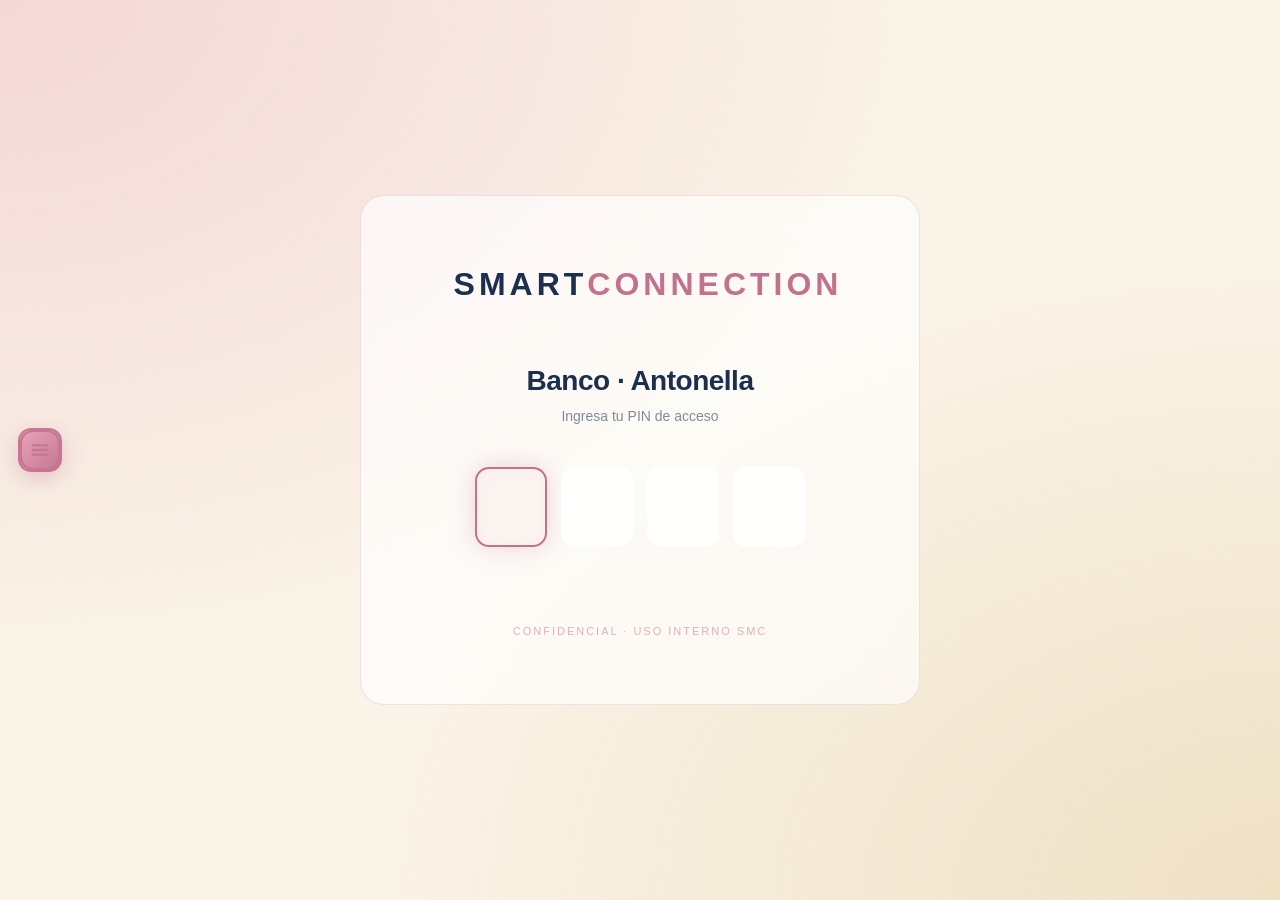
==== commit e1c68c34: "feat: hamburger izquierda + botón derecho simulador estilo LEMPAR · nav.js: toggle reubicado a la iz" ====
--- a/index.html
+++ b/index.html
@@ -3,7 +3,7 @@
 <head>
 <meta charset="UTF-8">
 <meta name="viewport" content="width=device-width, initial-scale=1.0">
-<title>Banco Antonella González · Centro de Estética + Fondos Públicos</title>
+<title>Antonella · Centro Estética + Fondos Públicos</title>
 <link rel="stylesheet" href="_styles.css">
 <link rel="stylesheet" href="_motion.css">
 <style>
@@ -225,7 +225,7 @@
 
 <section class="hero">
   <div class="hero-eyebrow">Banco de Documentos · v1.0</div>
-  <h1>Banco <em>Antonella</em><br><strong>Centro Estética</strong> · Fondos Públicos</h1>
+  <h1><em>Antonella</em><br><strong>Centro Estética</strong> · Fondos Públicos</h1>
   <p>13 documentos editables que cubren la decisión DS19 vs Capital Abeja · el modelo de negocio en formato Sercotec · los cuadros presupuestarios · el simulador interactivo · el roadmap 30 días y el checklist de documentación.</p>
   <div class="hero-meta">
     <span><strong>Postulante</strong> · Antonella González</span>
@@ -400,5 +400,6 @@
 <script src="auth.js"></script>
 <script src="nav.js"></script>
 <script src="_motion.js"></script>
+<script src="_sim-drawer.js"></script>
 </body>
 </html>
--- a/_motion.css
+++ b/_motion.css
@@ -129,20 +129,7 @@
   66%      { border-radius: 40% 60% 60% 40% / 70% 30% 70% 30%; transform: rotate(120deg) scale(.95); }
 }
 
-/* ─── 8 · SPOTLIGHT rosa cursor (desktop) ─── */
-@media (hover: hover) and (pointer: fine) {
-  body { position: relative; }
-  body::before {
-    content: '';
-    position: fixed;
-    inset: 0;
-    pointer-events: none;
-    z-index: 9999;
-    background: radial-gradient(circle 250px at var(--mouse-x, 50%) var(--mouse-y, 50%), rgba(232,165,184,.10), transparent 60%);
-    transition: background .15s ease-out;
-    mix-blend-mode: multiply;
-  }
-}
+/* ─── 8 · SPOTLIGHT rosa cursor · DESACTIVADO (distrae al leer) ─── */
 
 /* ─── 9 · POWDER BURST click ─── */
 .anto-burst {
@@ -179,29 +166,11 @@
   }
 }
 
-/* ─── 12 · AURORA ROSA BOREAL behind hero ─── */
-.hero::after {
-  content: '';
-  position: absolute !important;
-  inset: 0 !important;
-  z-index: 0 !important;
-  pointer-events: none !important;
-  background: conic-gradient(from 0deg at 50% 50%,
-    rgba(232,165,184,.15),
-    rgba(244,181,164,.12),
-    rgba(196,154,58,.10),
-    rgba(184,212,194,.08),
-    rgba(232,165,184,.15));
-  animation: anto-aurora 60s linear infinite;
-  filter: blur(60px);
-  opacity: .7;
-}
-@keyframes anto-aurora {
-  to { transform: rotate(360deg); }
-}
-
-/* ─── 13 · FLOATING SPARKLES ✦ ─── */
-.anto-sparkles {
+/* ─── 12 · AURORA ROSA BOREAL · DESACTIVADO (conflicto con #2 mesh) ─── */
+
+/* ─── 13 · FLOATING SPARKLES · DESACTIVADO (se confunden con polvo pantalla) ─── */
+.anto-sparkles { display: none; }
+.anto-sparkles-disabled {
   position: fixed;
   inset: 0;
   pointer-events: none;
@@ -254,7 +223,7 @@
 }
 
 /* ─── 15 · HAMBURGER MORPH ROSA (override del kit) ─── */
-#smc-nav-trigger, .smc-nav-trigger, [class*="nav-trigger"] {
+#smc-nav-toggle, .smc-nav-toggle, [class*="nav-trigger"] {
   background: linear-gradient(135deg, #E8A5B8, #C2728F) !important;
   border: 2px solid #C2728F !important;
   box-shadow: 0 6px 20px rgba(194,114,143,.35), 0 0 0 0 rgba(232,165,184,.4) !important;
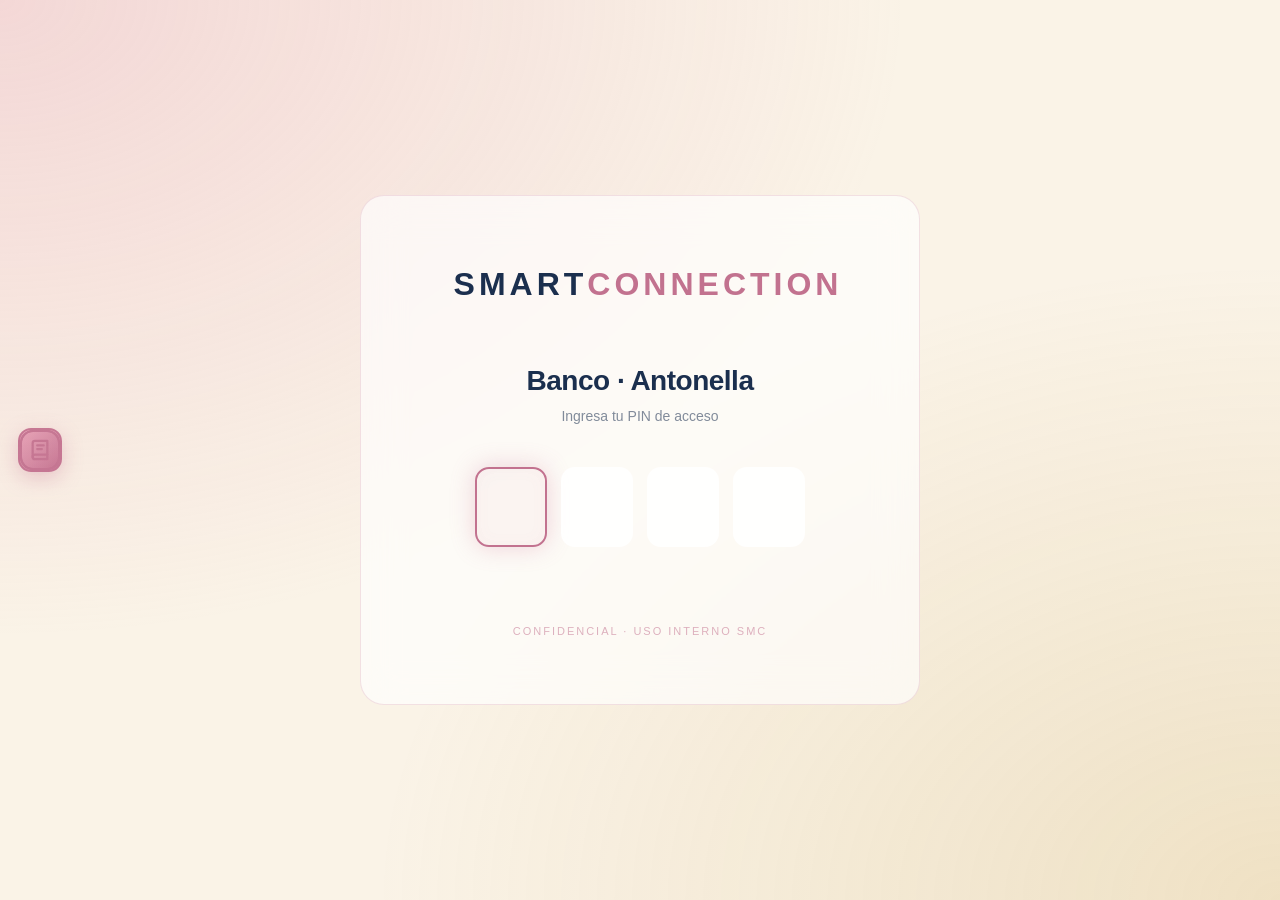
==== commit 1f2b3b9c: "feat: sistema variables propagadas + KPIs dinámicos + Asesor Guillermo · _vars.js: lee state simulad" ====
--- a/index.html
+++ b/index.html
@@ -229,7 +229,7 @@
   <p>13 documentos editables que cubren la decisión DS19 vs Capital Abeja · el modelo de negocio en formato Sercotec · los cuadros presupuestarios · el simulador interactivo · el roadmap 30 días y el checklist de documentación.</p>
   <div class="hero-meta">
     <span><strong>Postulante</strong> · Antonella González</span>
-    <span><strong>Asesor</strong> · Smart Connection</span>
+    <span><strong>Asesor</strong> · Guillermo González</span>
     <span><strong>Mentora</strong> · Centro Estética Rommina</span>
     <span><strong>Generado</strong> · 2026-05-26</span>
   </div>
@@ -238,23 +238,23 @@
 <div class="kpis">
   <div class="kpi accent">
     <span class="label">Subsidio Sercotec</span>
-    <div class="num">$3.5 M</div>
-    <span class="sub">No reembolsable</span>
+    <div class="num" data-var="subsidioTotal" data-format="short">$3.5 M</div>
+    <span class="sub">AGE + Inversiones</span>
   </div>
   <div class="kpi gold">
-    <span class="label">Stack potencial Año 2</span>
-    <div class="num">$20 M</div>
-    <span class="sub">5 fondos combinados</span>
+    <span class="label">Stack fondos seleccionado</span>
+    <div class="num" data-var="stackTotal" data-format="short">$4 M</div>
+    <span class="sub"><span data-var="stackCount" data-format="raw">2</span> fondos · click ✏️ para editar</span>
   </div>
   <div class="kpi sage">
-    <span class="label">Facturación mes 6</span>
-    <div class="num">$5.6 M</div>
-    <span class="sub">Régimen estable</span>
+    <span class="label">Facturación mensual proyectada</span>
+    <div class="num" data-var="facturacionMes" data-format="short">$5.6 M</div>
+    <span class="sub"><span data-var="visitasMes" data-format="raw">204</span> visitas / mes</span>
   </div>
   <div class="kpi">
-    <span class="label">Mujeres empleadas</span>
-    <div class="num">2</div>
-    <span class="sub">Anto + esteticista jr</span>
+    <span class="label">Ticket promedio cliente</span>
+    <div class="num" data-var="ticketPromedio">$27.500</div>
+    <span class="sub">Editable en simulador</span>
   </div>
 </div>
 
@@ -358,7 +358,7 @@
       </a>
       <a class="doc-card b-budget featured" href="11-simulador.html">
         <div class="doc-num">11 / 13</div>
-        <div class="doc-title">⭐ Simulador interactivo · estilo LEMPAR</div>
+        <div class="doc-title">⭐ Simulador interactivo · edita y guarda</div>
         <div class="doc-desc">Mové precios y montos en vivo · 4 paneles editables · proyección 12 meses + gráfico.</div>
         <div class="doc-meta"><span class="badge badge-editable">EDITABLE</span><span class="badge badge-active">Live</span></div>
       </a>
@@ -394,12 +394,13 @@
 
 <footer class="footer">
   <p><strong>Banco Antonella González</strong> · armado con SMC Diagram Kit v1.0 · generado <strong>2026-05-26</strong></p>
-  <p style="margin-top: 8px;">Smart Connection SpA · <a href="https://smconnection.cl">smconnection.cl</a> · soporte digital · ecommerce · banco de diseño</p>
+  <p style="margin-top: 8px;">Guillermo González · Asesor del proyecto · banco generado con SMC Diagram Kit</p>
 </footer>
 
 <script src="auth.js"></script>
 <script src="nav.js"></script>
 <script src="_motion.js"></script>
+<script src="_vars.js"></script>
 <script src="_sim-drawer.js"></script>
 </body>
 </html>
